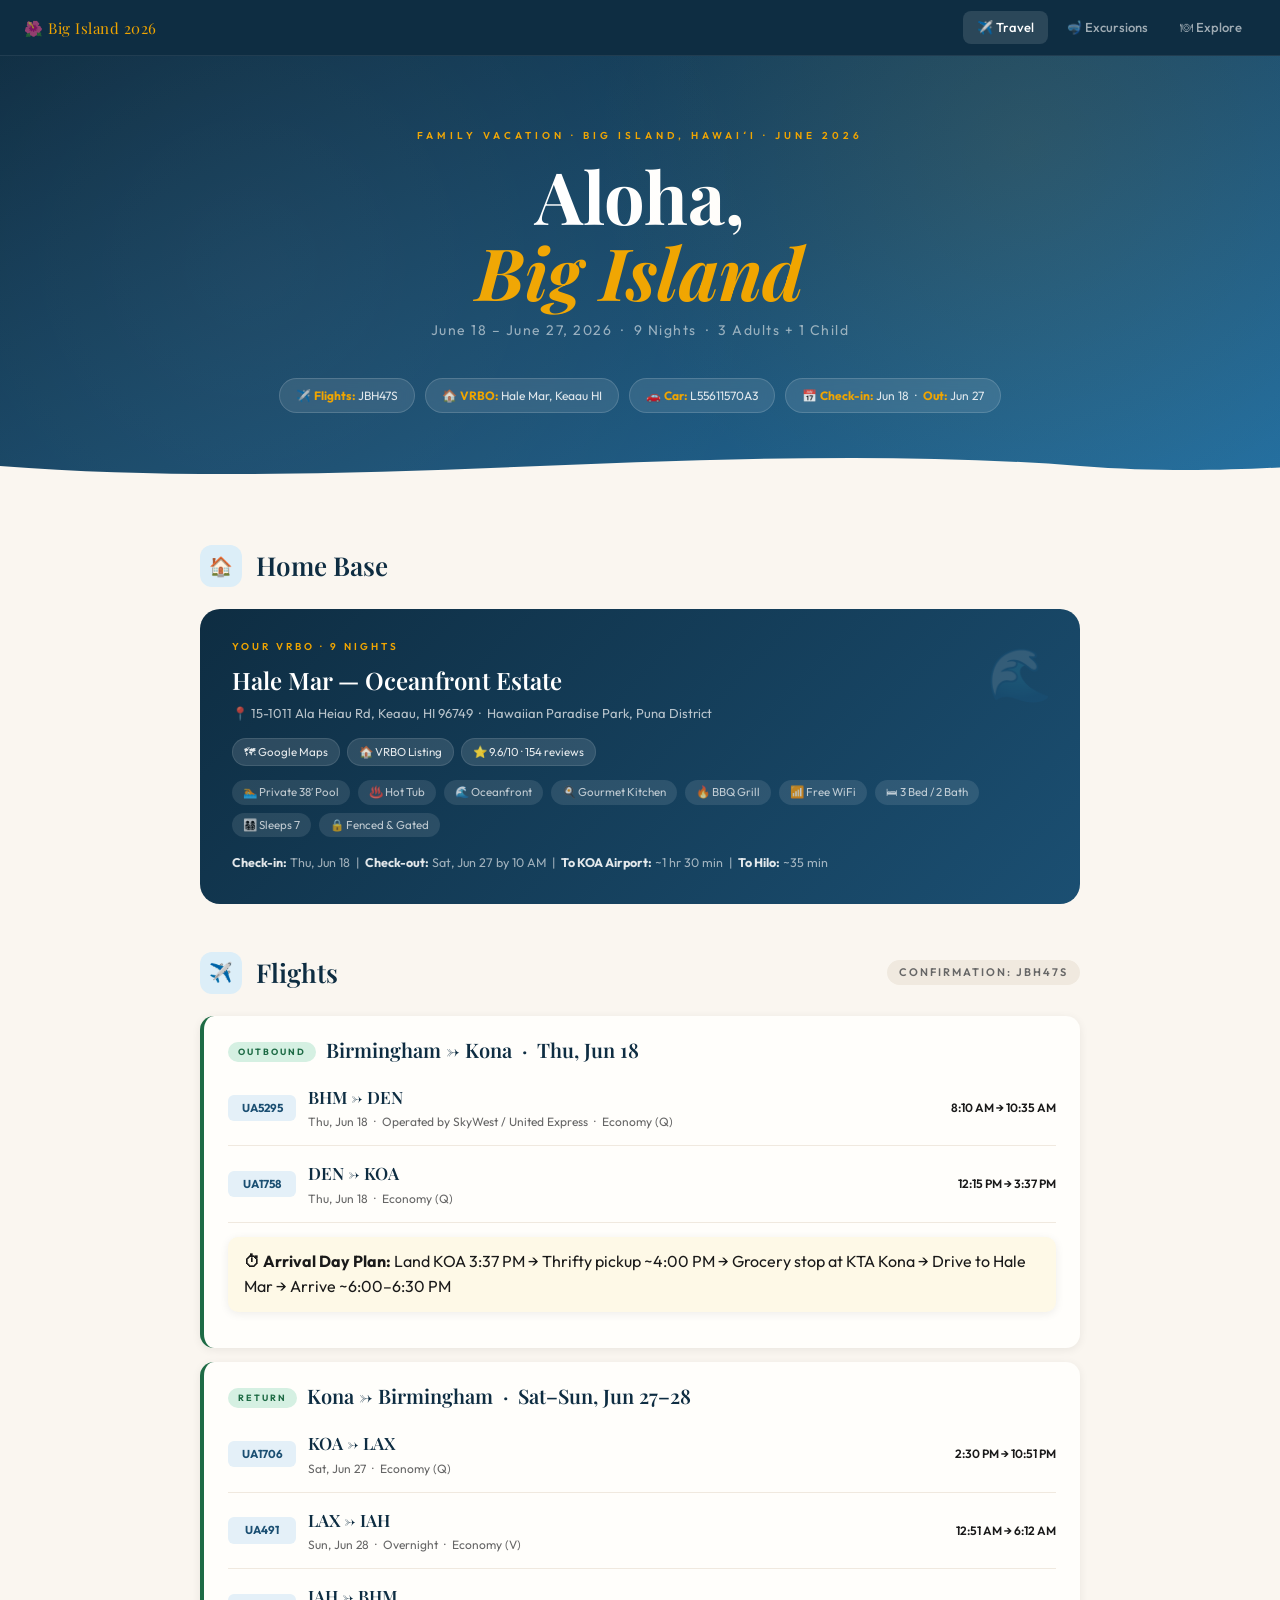
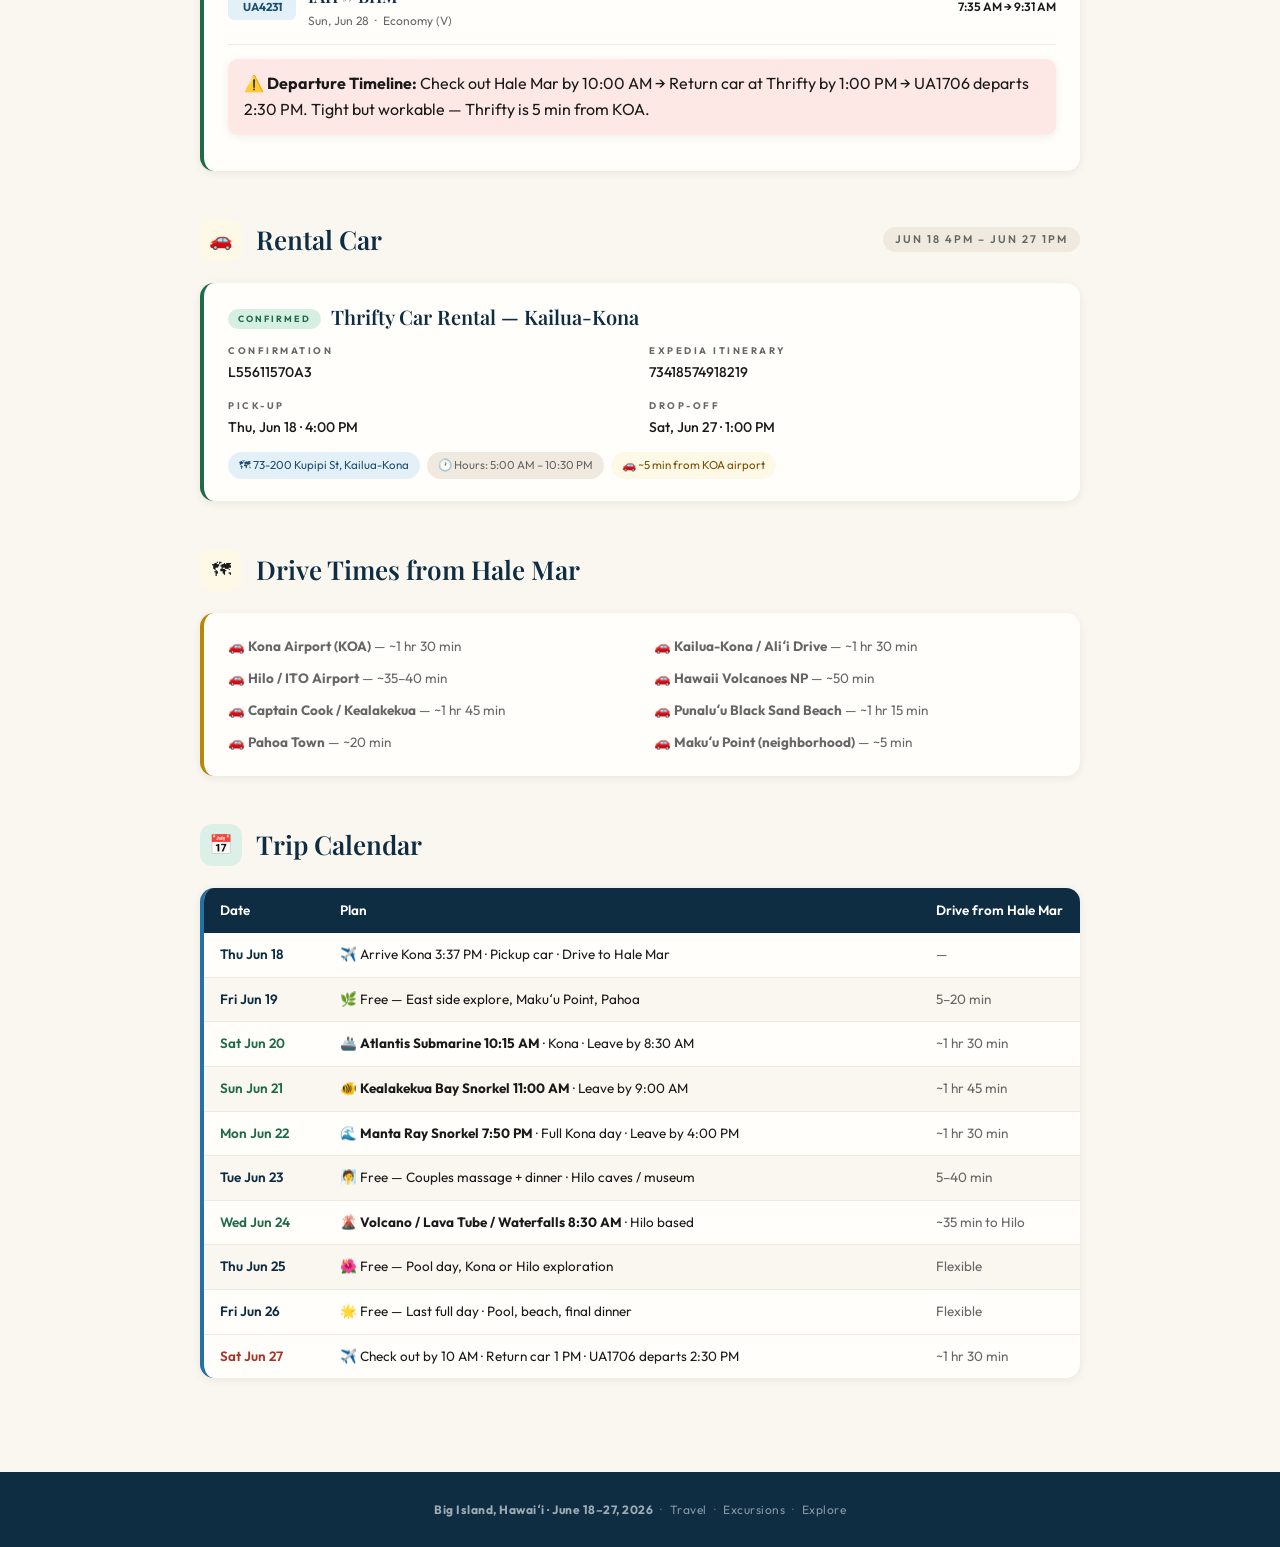
==== index.html @ 04e60bcb "Add files via upload" ====
<!DOCTYPE html>
<html lang="en">
<head>
<meta charset="UTF-8">
<meta name="viewport" content="width=device-width, initial-scale=1.0">
<title>Travel Info — Big Island Hawaii 2026</title>
<link rel="stylesheet" href="shared.css">
</head>
<body>

<nav class="site-nav">
  <div class="nav-brand">🌺 <span>Big Island 2026</span></div>
  <div class="nav-links">
    <a class="nav-link active" href="index.html">✈️ Travel</a>
    <a class="nav-link" href="excursions.html">🤿 Excursions</a>
    <a class="nav-link" href="suggestions.html">🍽 Explore</a>
  </div>
</nav>

<div class="hero">
  <div class="hero-eyebrow">Family Vacation · Big Island, Hawaiʻi · June 2026</div>
  <h1>Aloha,<br><em>Big Island</em></h1>
  <div class="hero-sub">June 18 – June 27, 2026 &nbsp;·&nbsp; 9 Nights &nbsp;·&nbsp; 3 Adults + 1 Child</div>
  <div class="hero-pills">
    <div class="hero-pill">✈️ <strong>Flights:</strong> JBH47S</div>
    <div class="hero-pill">🏠 <strong>VRBO:</strong> Hale Mar, Keaau HI</div>
    <div class="hero-pill">🚗 <strong>Car:</strong> L55611570A3</div>
    <div class="hero-pill">📅 <strong>Check-in:</strong> Jun 18 &nbsp;·&nbsp; <strong>Out:</strong> Jun 27</div>
  </div>
  <svg class="hero-wave" viewBox="0 0 1440 56" preserveAspectRatio="none" xmlns="http://www.w3.org/2000/svg">
    <path d="M0,28 C360,56 720,0 1080,28 C1260,42 1380,14 1440,28 L1440,56 L0,56 Z" fill="#faf6f0"/>
  </svg>
</div>

<div class="page-body">

  <!-- ============ HOME BASE ============ -->
  <div class="section-head fade">
    <div class="section-icon" style="background:#dceef8;">🏠</div>
    <h2>Home Base</h2>
  </div>

  <div class="homebase-card fade">
    <div class="hb-label">Your VRBO · 9 Nights</div>
    <h3>Hale Mar — Oceanfront Estate</h3>
    <div class="hb-addr">📍 15-1011 Ala Heiau Rd, Keaau, HI 96749 &nbsp;·&nbsp; Hawaiian Paradise Park, Puna District</div>
    <div class="chips">
      <a class="chip map" href="https://www.google.com/maps/search/?api=1&query=15-1011+Ala+Heiau+Rd+Keaau+HI+96749" target="_blank">🗺 Google Maps</a>
      <a class="chip book" href="https://www.vrbo.com/3098002" target="_blank">🏠 VRBO Listing</a>
      <span class="chip">⭐ 9.6/10 · 154 reviews</span>
    </div>
    <div class="amenities">
      <span class="amenity">🏊 Private 38′ Pool</span>
      <span class="amenity">♨️ Hot Tub</span>
      <span class="amenity">🌊 Oceanfront</span>
      <span class="amenity">🍳 Gourmet Kitchen</span>
      <span class="amenity">🔥 BBQ Grill</span>
      <span class="amenity">📶 Free WiFi</span>
      <span class="amenity">🛏 3 Bed / 2 Bath</span>
      <span class="amenity">👨‍👩‍👧‍👦 Sleeps 7</span>
      <span class="amenity">🔒 Fenced & Gated</span>
    </div>
    <div class="hb-meta">
      <strong>Check-in:</strong> Thu, Jun 18 &nbsp;|&nbsp;
      <strong>Check-out:</strong> Sat, Jun 27 by 10 AM &nbsp;|&nbsp;
      <strong>To KOA Airport:</strong> ~1 hr 30 min &nbsp;|&nbsp;
      <strong>To Hilo:</strong> ~35 min
    </div>
  </div>

  <!-- ============ OUTBOUND FLIGHTS ============ -->
  <div class="section-head fade">
    <div class="section-icon" style="background:#dceef8;">✈️</div>
    <h2>Flights</h2>
    <span class="section-date">Confirmation: JBH47S</span>
  </div>

  <div class="card confirmed fade">
    <div class="card-top">
      <span class="badge badge-confirmed">Outbound</span>
      <div class="card-title">Birmingham → Kona &nbsp;·&nbsp; Thu, Jun 18</div>
    </div>
    <div class="flight-row">
      <div class="flight-no">UA5295</div>
      <div class="flight-info">
        <div class="flight-route">BHM → DEN</div>
        <div class="flight-detail">Thu, Jun 18 &nbsp;·&nbsp; Operated by SkyWest / United Express &nbsp;·&nbsp; Economy (Q)</div>
      </div>
      <div class="flight-time">8:10 AM → 10:35 AM</div>
    </div>
    <div class="flight-row">
      <div class="flight-no">UA1758</div>
      <div class="flight-info">
        <div class="flight-route">DEN → KOA</div>
        <div class="flight-detail">Thu, Jun 18 &nbsp;·&nbsp; Economy (Q)</div>
      </div>
      <div class="flight-time">12:15 PM → 3:37 PM</div>
    </div>
    <div class="card tip" style="margin-top:14px; border-left:none; border-radius:10px; padding:12px 16px;">
      <strong>⏱ Arrival Day Plan:</strong> Land KOA 3:37 PM → Thrifty pickup ~4:00 PM → Grocery stop at KTA Kona → Drive to Hale Mar → Arrive ~6:00–6:30 PM
    </div>
  </div>

  <div class="card confirmed fade">
    <div class="card-top">
      <span class="badge badge-confirmed">Return</span>
      <div class="card-title">Kona → Birmingham &nbsp;·&nbsp; Sat–Sun, Jun 27–28</div>
    </div>
    <div class="flight-row">
      <div class="flight-no">UA1706</div>
      <div class="flight-info">
        <div class="flight-route">KOA → LAX</div>
        <div class="flight-detail">Sat, Jun 27 &nbsp;·&nbsp; Economy (Q)</div>
      </div>
      <div class="flight-time">2:30 PM → 10:51 PM</div>
    </div>
    <div class="flight-row">
      <div class="flight-no">UA491</div>
      <div class="flight-info">
        <div class="flight-route">LAX → IAH</div>
        <div class="flight-detail">Sun, Jun 28 &nbsp;·&nbsp; Overnight &nbsp;·&nbsp; Economy (V)</div>
      </div>
      <div class="flight-time">12:51 AM → 6:12 AM</div>
    </div>
    <div class="flight-row">
      <div class="flight-no">UA4231</div>
      <div class="flight-info">
        <div class="flight-route">IAH → BHM</div>
        <div class="flight-detail">Sun, Jun 28 &nbsp;·&nbsp; Economy (V)</div>
      </div>
      <div class="flight-time">7:35 AM → 9:31 AM</div>
    </div>
    <div class="card alert" style="margin-top:14px; border-left:none; border-radius:10px; padding:12px 16px; background:#fde8e6;">
      <strong>⚠️ Departure Timeline:</strong> Check out Hale Mar by 10:00 AM → Return car at Thrifty by 1:00 PM → UA1706 departs 2:30 PM. Tight but workable — Thrifty is 5 min from KOA.
    </div>
  </div>

  <!-- ============ RENTAL CAR ============ -->
  <div class="section-head fade">
    <div class="section-icon" style="background:#fef9e7;">🚗</div>
    <h2>Rental Car</h2>
    <span class="section-date">Jun 18 4PM – Jun 27 1PM</span>
  </div>

  <div class="card confirmed fade">
    <div class="card-top">
      <span class="badge badge-confirmed">Confirmed</span>
      <div class="card-title">Thrifty Car Rental — Kailua-Kona</div>
    </div>
    <div class="rental-grid">
      <div class="rental-item"><label>Confirmation</label><p>L55611570A3</p></div>
      <div class="rental-item"><label>Expedia Itinerary</label><p>73418574918219</p></div>
      <div class="rental-item"><label>Pick-Up</label><p>Thu, Jun 18 · 4:00 PM</p></div>
      <div class="rental-item"><label>Drop-Off</label><p>Sat, Jun 27 · 1:00 PM</p></div>
    </div>
    <div class="chips" style="margin-top:14px;">
      <a class="chip map" href="https://www.google.com/maps/search/?api=1&query=73-200+Kupipi+Street+Kailua-Kona+HI+96740" target="_blank">🗺 73-200 Kupipi St, Kailua-Kona</a>
      <span class="chip">🕐 Hours: 5:00 AM – 10:30 PM</span>
      <span class="chip drive">🚗 ~5 min from KOA airport</span>
    </div>
  </div>

  <!-- ============ DRIVE TIMES REFERENCE ============ -->
  <div class="section-head fade">
    <div class="section-icon" style="background:#fef9e7;">🗺</div>
    <h2>Drive Times from Hale Mar</h2>
  </div>

  <div class="card fade" style="border-left-color: var(--gold);">
    <div class="card-body" style="display:grid; grid-template-columns:1fr 1fr; gap:10px 24px;">
      <div>🚗 <strong>Kona Airport (KOA)</strong> — ~1 hr 30 min</div>
      <div>🚗 <strong>Kailua-Kona / Aliʻi Drive</strong> — ~1 hr 30 min</div>
      <div>🚗 <strong>Hilo / ITO Airport</strong> — ~35–40 min</div>
      <div>🚗 <strong>Hawaii Volcanoes NP</strong> — ~50 min</div>
      <div>🚗 <strong>Captain Cook / Kealakekua</strong> — ~1 hr 45 min</div>
      <div>🚗 <strong>Punaluʻu Black Sand Beach</strong> — ~1 hr 15 min</div>
      <div>🚗 <strong>Pahoa Town</strong> — ~20 min</div>
      <div>🚗 <strong>Makuʻu Point (neighborhood)</strong> — ~5 min</div>
    </div>
  </div>

  <!-- ============ TRIP OVERVIEW CALENDAR ============ -->
  <div class="section-head fade">
    <div class="section-icon" style="background:#ddf0e8;">📅</div>
    <h2>Trip Calendar</h2>
  </div>

  <div class="card fade" style="border-left-color:var(--ocean-mid); padding:0; overflow:hidden;">
    <table style="width:100%; border-collapse:collapse; font-size:13.5px;">
      <thead>
        <tr style="background:var(--ocean-deep); color:white;">
          <th style="padding:12px 16px; text-align:left; font-weight:600; width:120px;">Date</th>
          <th style="padding:12px 16px; text-align:left; font-weight:600;">Plan</th>
          <th style="padding:12px 16px; text-align:left; font-weight:600; width:160px;">Drive from Hale Mar</th>
        </tr>
      </thead>
      <tbody>
        <tr style="border-bottom:1px solid var(--sand-mid);">
          <td style="padding:11px 16px; font-weight:600; color:var(--ocean-deep); white-space:nowrap;">Thu Jun 18</td>
          <td style="padding:11px 16px;">✈️ Arrive Kona 3:37 PM · Pickup car · Drive to Hale Mar</td>
          <td style="padding:11px 16px; color:var(--text-muted);">—</td>
        </tr>
        <tr style="border-bottom:1px solid var(--sand-mid); background:var(--sand);">
          <td style="padding:11px 16px; font-weight:600; color:var(--ocean-deep); white-space:nowrap;">Fri Jun 19</td>
          <td style="padding:11px 16px;">🌿 Free — East side explore, Makuʻu Point, Pahoa</td>
          <td style="padding:11px 16px; color:var(--text-muted);">5–20 min</td>
        </tr>
        <tr style="border-bottom:1px solid var(--sand-mid);">
          <td style="padding:11px 16px; font-weight:600; color:var(--palm); white-space:nowrap;">Sat Jun 20</td>
          <td style="padding:11px 16px;">🚢 <strong>Atlantis Submarine 10:15 AM</strong> · Kona · Leave by 8:30 AM</td>
          <td style="padding:11px 16px; color:var(--text-muted);">~1 hr 30 min</td>
        </tr>
        <tr style="border-bottom:1px solid var(--sand-mid); background:var(--sand);">
          <td style="padding:11px 16px; font-weight:600; color:var(--palm); white-space:nowrap;">Sun Jun 21</td>
          <td style="padding:11px 16px;">🐠 <strong>Kealakekua Bay Snorkel 11:00 AM</strong> · Leave by 9:00 AM</td>
          <td style="padding:11px 16px; color:var(--text-muted);">~1 hr 45 min</td>
        </tr>
        <tr style="border-bottom:1px solid var(--sand-mid);">
          <td style="padding:11px 16px; font-weight:600; color:var(--palm); white-space:nowrap;">Mon Jun 22</td>
          <td style="padding:11px 16px;">🌊 <strong>Manta Ray Snorkel 7:50 PM</strong> · Full Kona day · Leave by 4:00 PM</td>
          <td style="padding:11px 16px; color:var(--text-muted);">~1 hr 30 min</td>
        </tr>
        <tr style="border-bottom:1px solid var(--sand-mid); background:var(--sand);">
          <td style="padding:11px 16px; font-weight:600; color:var(--ocean-deep); white-space:nowrap;">Tue Jun 23</td>
          <td style="padding:11px 16px;">🧖 Free — Couples massage + dinner · Hilo caves / museum</td>
          <td style="padding:11px 16px; color:var(--text-muted);">5–40 min</td>
        </tr>
        <tr style="border-bottom:1px solid var(--sand-mid);">
          <td style="padding:11px 16px; font-weight:600; color:var(--palm); white-space:nowrap;">Wed Jun 24</td>
          <td style="padding:11px 16px;">🌋 <strong>Volcano / Lava Tube / Waterfalls 8:30 AM</strong> · Hilo based</td>
          <td style="padding:11px 16px; color:var(--text-muted);">~35 min to Hilo</td>
        </tr>
        <tr style="border-bottom:1px solid var(--sand-mid); background:var(--sand);">
          <td style="padding:11px 16px; font-weight:600; color:var(--ocean-deep); white-space:nowrap;">Thu Jun 25</td>
          <td style="padding:11px 16px;">🌺 Free — Pool day, Kona or Hilo exploration</td>
          <td style="padding:11px 16px; color:var(--text-muted);">Flexible</td>
        </tr>
        <tr style="border-bottom:1px solid var(--sand-mid);">
          <td style="padding:11px 16px; font-weight:600; color:var(--ocean-deep); white-space:nowrap;">Fri Jun 26</td>
          <td style="padding:11px 16px;">🌟 Free — Last full day · Pool, beach, final dinner</td>
          <td style="padding:11px 16px; color:var(--text-muted);">Flexible</td>
        </tr>
        <tr>
          <td style="padding:11px 16px; font-weight:600; color:var(--lava); white-space:nowrap;">Sat Jun 27</td>
          <td style="padding:11px 16px;">✈️ Check out by 10 AM · Return car 1 PM · UA1706 departs 2:30 PM</td>
          <td style="padding:11px 16px; color:var(--text-muted);">~1 hr 30 min</td>
        </tr>
      </tbody>
    </table>
  </div>

</div><!-- /page-body -->

<footer class="site-footer">
  <strong>Big Island, Hawaiʻi · June 18–27, 2026</strong> &nbsp;·&nbsp;
  <a href="index.html">Travel</a> &nbsp;·&nbsp;
  <a href="excursions.html">Excursions</a> &nbsp;·&nbsp;
  <a href="suggestions.html">Explore</a>
</footer>

<script>
  const obs = new IntersectionObserver(e => e.forEach(x => x.isIntersecting && x.target.classList.add('visible')), {threshold:0.08});
  document.querySelectorAll('.fade').forEach(el => obs.observe(el));
</script>
</body>
</html>
---- shared.css ----
/* ================================================
   SHARED STYLES — Hawaii 2026 Trip Site
   ================================================ */
@import url('https://fonts.googleapis.com/css2?family=Playfair+Display:ital,wght@0,400;0,600;0,700;1,400;1,600&family=Outfit:wght@300;400;500;600&display=swap');

:root {
  --ocean:       #1b4f72;
  --ocean-deep:  #0e2d42;
  --ocean-mid:   #2471a3;
  --ocean-light: #aed6f1;
  --sand:        #faf6f0;
  --sand-mid:    #f0e9df;
  --sand-dark:   #ddd0c0;
  --lava:        #a93226;
  --lava-light:  #e74c3c;
  --palm:        #1e6b45;
  --palm-light:  #27ae60;
  --gold:        #b7860b;
  --gold-light:  #f0a500;
  --gold-pale:   #fef9e7;
  --white:       #fffefb;
  --text:        #1a1a1a;
  --text-muted:  #666;
  --radius:      14px;
  --shadow-sm:   0 2px 10px rgba(0,0,0,0.07);
  --shadow-md:   0 6px 24px rgba(0,0,0,0.11);
  --shadow-lg:   0 16px 48px rgba(0,0,0,0.14);
}

*, *::before, *::after { box-sizing: border-box; margin: 0; padding: 0; }

html { scroll-behavior: smooth; }

body {
  font-family: 'Outfit', sans-serif;
  background: var(--sand);
  color: var(--text);
  line-height: 1.6;
  min-height: 100vh;
}

/* ---- NAV ---- */
.site-nav {
  position: sticky; top: 0; z-index: 100;
  background: var(--ocean-deep);
  border-bottom: 1px solid rgba(255,255,255,0.08);
  padding: 0 24px;
  display: flex;
  align-items: center;
  gap: 0;
  height: 56px;
}
.nav-brand {
  font-family: 'Playfair Display', serif;
  font-size: 15px;
  color: rgba(255,255,255,0.6);
  letter-spacing: 0.5px;
  margin-right: auto;
  white-space: nowrap;
}
.nav-brand span { color: var(--gold-light); }
.nav-links { display: flex; gap: 4px; }
.nav-link {
  display: inline-flex; align-items: center; gap: 6px;
  padding: 6px 14px;
  border-radius: 8px;
  font-size: 13px; font-weight: 500;
  color: rgba(255,255,255,0.6);
  text-decoration: none;
  transition: background 0.18s, color 0.18s;
  white-space: nowrap;
}
.nav-link:hover { background: rgba(255,255,255,0.08); color: white; }
.nav-link.active { background: rgba(255,255,255,0.12); color: white; }

/* ---- HERO ---- */
.hero {
  background: linear-gradient(155deg, var(--ocean-deep) 0%, var(--ocean) 55%, var(--ocean-mid) 100%);
  padding: 72px 24px 80px;
  text-align: center;
  position: relative;
  overflow: hidden;
}
.hero::before {
  content: '';
  position: absolute; inset: 0;
  background-image: radial-gradient(circle at 20% 50%, rgba(255,255,255,0.04) 0%, transparent 50%),
                    radial-gradient(circle at 80% 20%, rgba(240,165,0,0.08) 0%, transparent 40%);
}
.hero-wave {
  position: absolute; bottom: -1px; left: 0; right: 0; height: 56px; pointer-events: none;
}
.hero-eyebrow {
  font-size: 10px; font-weight: 600;
  letter-spacing: 4px; text-transform: uppercase;
  color: var(--gold-light); margin-bottom: 14px;
}
.hero h1 {
  font-family: 'Playfair Display', serif;
  font-size: clamp(36px, 6vw, 72px);
  font-weight: 700; line-height: 1.05;
  color: #fff; margin-bottom: 10px;
}
.hero h1 em { font-style: italic; color: var(--gold-light); }
.hero-sub {
  font-size: 14px; color: rgba(255,255,255,0.55);
  letter-spacing: 1.5px; margin-bottom: 36px;
}
.hero-pills {
  display: flex; justify-content: center;
  flex-wrap: wrap; gap: 10px;
}
.hero-pill {
  background: rgba(255,255,255,0.1);
  border: 1px solid rgba(255,255,255,0.15);
  border-radius: 40px; padding: 7px 16px;
  font-size: 12px; color: rgba(255,255,255,0.85);
  backdrop-filter: blur(6px);
}
.hero-pill strong { color: var(--gold-light); }

/* ---- PAGE BODY ---- */
.page-body { max-width: 920px; margin: 0 auto; padding: 52px 20px 80px; }

/* ---- SECTION HEADS ---- */
.section-head {
  display: flex; align-items: center; gap: 14px;
  margin: 48px 0 22px;
}
.section-head:first-child { margin-top: 0; }
.section-icon {
  width: 42px; height: 42px; border-radius: 12px;
  display: flex; align-items: center; justify-content: center;
  font-size: 19px; flex-shrink: 0;
}
.section-head h2 {
  font-family: 'Playfair Display', serif;
  font-size: 26px; font-weight: 600;
  color: var(--ocean-deep);
}
.section-date {
  margin-left: auto; font-size: 11px; font-weight: 600;
  letter-spacing: 2px; text-transform: uppercase;
  color: var(--text-muted); background: var(--sand-mid);
  padding: 4px 12px; border-radius: 20px; white-space: nowrap;
}

/* ---- CARDS ---- */
.card {
  background: var(--white);
  border-radius: var(--radius);
  padding: 22px 24px;
  margin-bottom: 14px;
  box-shadow: var(--shadow-sm);
  border-left: 4px solid transparent;
  transition: box-shadow 0.2s, transform 0.2s;
  position: relative;
}
.card:hover { box-shadow: var(--shadow-md); transform: translateY(-1px); }
.card.confirmed  { border-left-color: var(--palm); }
.card.option     { border-left-color: var(--ocean-mid); }
.card.alert      { border-left-color: var(--lava); }
.card.tip        { border-left-color: var(--gold); background: var(--gold-pale); }
.card.homebase   { border-left-color: var(--ocean-deep); }

.card-top { display: flex; align-items: flex-start; gap: 10px; margin-bottom: 8px; }
.badge {
  font-size: 9px; font-weight: 700; letter-spacing: 2px;
  text-transform: uppercase; padding: 3px 10px; border-radius: 20px;
  flex-shrink: 0; margin-top: 4px;
}
.badge-confirmed { background: #d5f0e2; color: var(--palm); }
.badge-option    { background: #d6eaf8; color: var(--ocean); }
.badge-alert     { background: #fde8e6; color: var(--lava); }
.badge-tip       { background: #fde68a; color: #7a5000; }
.badge-info      { background: var(--sand-mid); color: var(--text-muted); }

.card-title {
  font-family: 'Playfair Display', serif;
  font-size: 20px; font-weight: 600;
  color: var(--ocean-deep); line-height: 1.2;
}
.card-title a {
  color: inherit; text-decoration: none;
  border-bottom: 1px solid transparent;
  transition: border-color 0.2s;
}
.card-title a:hover { border-bottom-color: var(--ocean); }
.card-time {
  font-size: 12px; font-weight: 600;
  color: var(--gold); margin-bottom: 6px; letter-spacing: 0.5px;
}
.card-body { font-size: 13.5px; color: var(--text-muted); line-height: 1.65; }

/* ---- CHIPS ---- */
.chips { display: flex; flex-wrap: wrap; gap: 7px; margin-top: 12px; }
.chip {
  display: inline-flex; align-items: center; gap: 4px;
  font-size: 11.5px; padding: 4px 11px; border-radius: 20px;
  text-decoration: none; transition: background 0.18s, color 0.18s;
  color: var(--text-muted); background: var(--sand-mid);
  white-space: nowrap;
}
.chip:hover { background: var(--sand-dark); color: var(--text); }
.chip.map   { color: var(--ocean); background: #e4f0f8; }
.chip.map:hover { background: #c8e2f2; }
.chip.menu  { color: var(--palm); background: #dff2e9; }
.chip.menu:hover { background: #c3e8d4; }
.chip.book  { color: var(--lava); background: #fde8e6; }
.chip.book:hover { background: #fbd5d2; }
.chip.drive { color: #7a5000; background: var(--gold-pale); }
.chip.warn  { color: var(--lava); background: #fde8e6; font-weight: 600; }
.chip.phone { color: var(--palm); background: #dff2e9; }

/* ---- DIVIDER ---- */
.divider {
  border: none; border-top: 2px dashed var(--sand-dark);
  margin: 44px 0;
}

/* ---- OPTIONS LABEL ---- */
.options-label {
  font-size: 10px; font-weight: 700;
  letter-spacing: 3px; text-transform: uppercase;
  color: var(--ocean); margin: 20px 0 10px;
  display: flex; align-items: center; gap: 10px;
}
.options-label::after {
  content: ''; flex: 1; height: 1px; background: var(--sand-dark);
}

/* ---- FLIGHT ROWS ---- */
.flight-row {
  display: flex; align-items: center; gap: 12px;
  padding: 14px 0; border-bottom: 1px solid var(--sand-mid);
}
.flight-row:last-child { border-bottom: none; padding-bottom: 0; }
.flight-no {
  font-size: 11.5px; font-weight: 700; color: var(--ocean);
  background: #e4f0f8; padding: 4px 10px; border-radius: 6px;
  min-width: 68px; text-align: center; flex-shrink: 0;
}
.flight-info { flex: 1; }
.flight-route {
  font-family: 'Playfair Display', serif;
  font-size: 17px; font-weight: 600; color: var(--ocean-deep);
}
.flight-detail { font-size: 12px; color: var(--text-muted); margin-top: 1px; }
.flight-time { font-size: 12px; font-weight: 600; color: var(--text); text-align: right; flex-shrink: 0; }

/* ---- RENTAL GRID ---- */
.rental-grid {
  display: grid; grid-template-columns: 1fr 1fr; gap: 14px; margin-top: 14px;
}
.rental-item label {
  display: block; font-size: 9.5px; font-weight: 700;
  letter-spacing: 2.5px; text-transform: uppercase;
  color: var(--text-muted); margin-bottom: 3px;
}
.rental-item p { font-size: 14px; font-weight: 500; color: var(--text); }

/* ---- HOMEBASE SPECIAL ---- */
.homebase-card {
  background: linear-gradient(135deg, var(--ocean-deep) 0%, var(--ocean) 100%);
  color: white; border-radius: 20px; padding: 30px 32px;
  margin-bottom: 14px; position: relative; overflow: hidden;
}
.homebase-card::after {
  content: '🌊'; position: absolute;
  right: 28px; top: 24px; font-size: 52px; opacity: 0.12;
}
.homebase-card .hb-label {
  font-size: 10px; font-weight: 600; letter-spacing: 3px;
  text-transform: uppercase; color: var(--gold-light); margin-bottom: 6px;
}
.homebase-card h3 {
  font-family: 'Playfair Display', serif;
  font-size: 24px; font-weight: 600; color: white; margin-bottom: 4px;
}
.homebase-card .hb-addr {
  font-size: 13px; color: rgba(255,255,255,0.7); margin-bottom: 14px;
}
.homebase-card .chips .chip {
  background: rgba(255,255,255,0.12); color: rgba(255,255,255,0.88);
  border: 1px solid rgba(255,255,255,0.1);
}
.homebase-card .chips .chip:hover { background: rgba(255,255,255,0.22); }
.amenities { display: flex; flex-wrap: wrap; gap: 8px; margin-top: 14px; }
.amenity {
  font-size: 11.5px; color: rgba(255,255,255,0.7);
  background: rgba(255,255,255,0.1); padding: 3px 11px; border-radius: 20px;
}
.hb-meta { font-size: 12.5px; color: rgba(255,255,255,0.6); margin-top: 14px; line-height: 1.8; }
.hb-meta strong { color: rgba(255,255,255,0.88); }

/* ---- EXCURSION TIMELINE ---- */
.timeline { position: relative; padding-left: 28px; }
.timeline::before {
  content: ''; position: absolute; left: 8px; top: 6px; bottom: 6px;
  width: 2px; background: var(--sand-dark); border-radius: 2px;
}
.timeline-item { position: relative; margin-bottom: 10px; }
.timeline-item::before {
  content: ''; position: absolute;
  left: -24px; top: 22px;
  width: 10px; height: 10px; border-radius: 50%;
  background: var(--ocean-mid); border: 2px solid var(--white);
  box-shadow: 0 0 0 2px var(--ocean-mid);
}
.timeline-item.confirmed-item::before { background: var(--palm); box-shadow: 0 0 0 2px var(--palm); }

/* ---- RESTAURANT GRID ---- */
.rest-grid { display: grid; grid-template-columns: 1fr 1fr; gap: 14px; }
@media (max-width: 640px) {
  .rest-grid { grid-template-columns: 1fr; }
  .rental-grid { grid-template-columns: 1fr; }
  .nav-brand { display: none; }
  .nav-link { padding: 6px 10px; font-size: 12px; }
  .hero { padding: 52px 16px 68px; }
  .page-body { padding: 36px 16px 60px; }
  .homebase-card { padding: 22px 20px; }
  .card { padding: 18px; }
}

/* ---- SCROLL FADE ---- */
.fade {
  opacity: 0; transform: translateY(18px);
  transition: opacity 0.45s ease, transform 0.45s ease;
}
.fade.visible { opacity: 1; transform: translateY(0); }

/* ---- FOOTER ---- */
.site-footer {
  background: var(--ocean-deep); color: rgba(255,255,255,0.35);
  text-align: center; padding: 28px 20px;
  font-size: 12px; letter-spacing: 0.5px;
}
.site-footer strong { color: rgba(255,255,255,0.6); }
.site-footer a { color: rgba(255,255,255,0.5); text-decoration: none; }
.site-footer a:hover { color: var(--gold-light); }
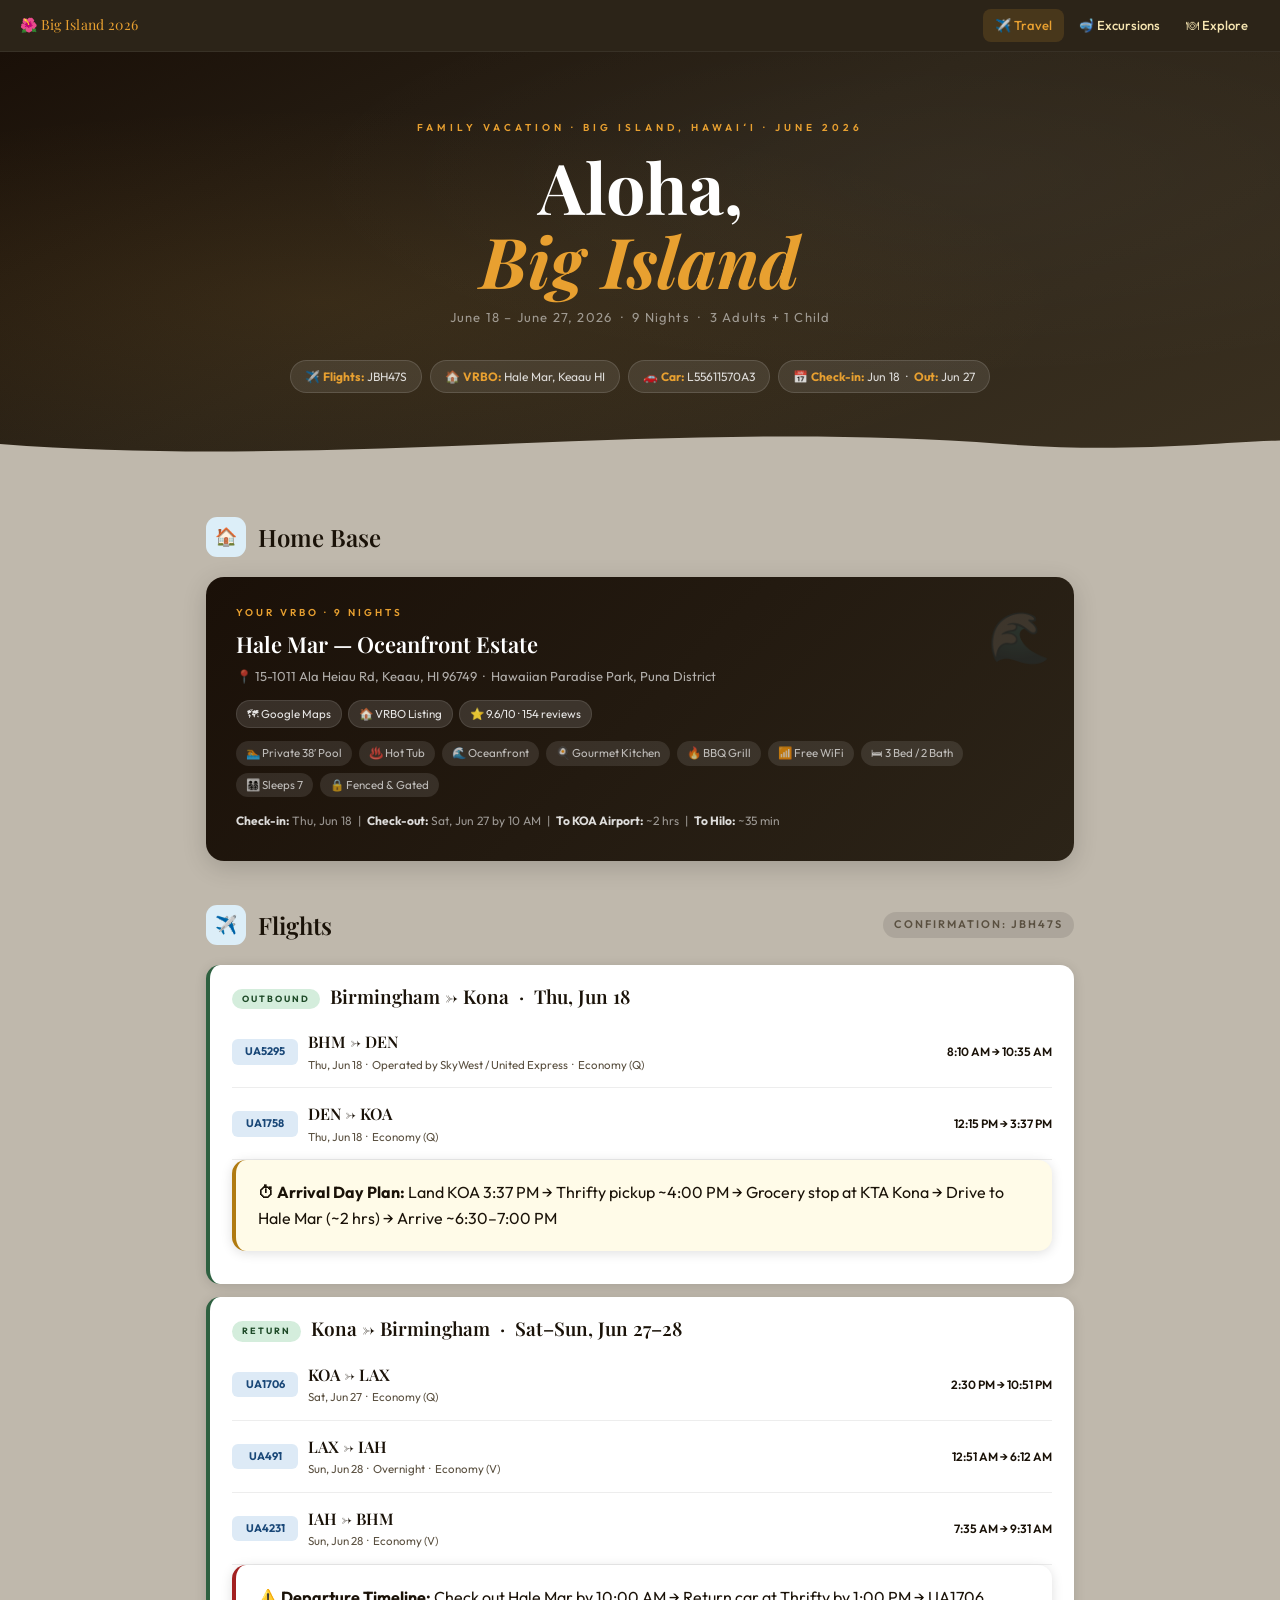
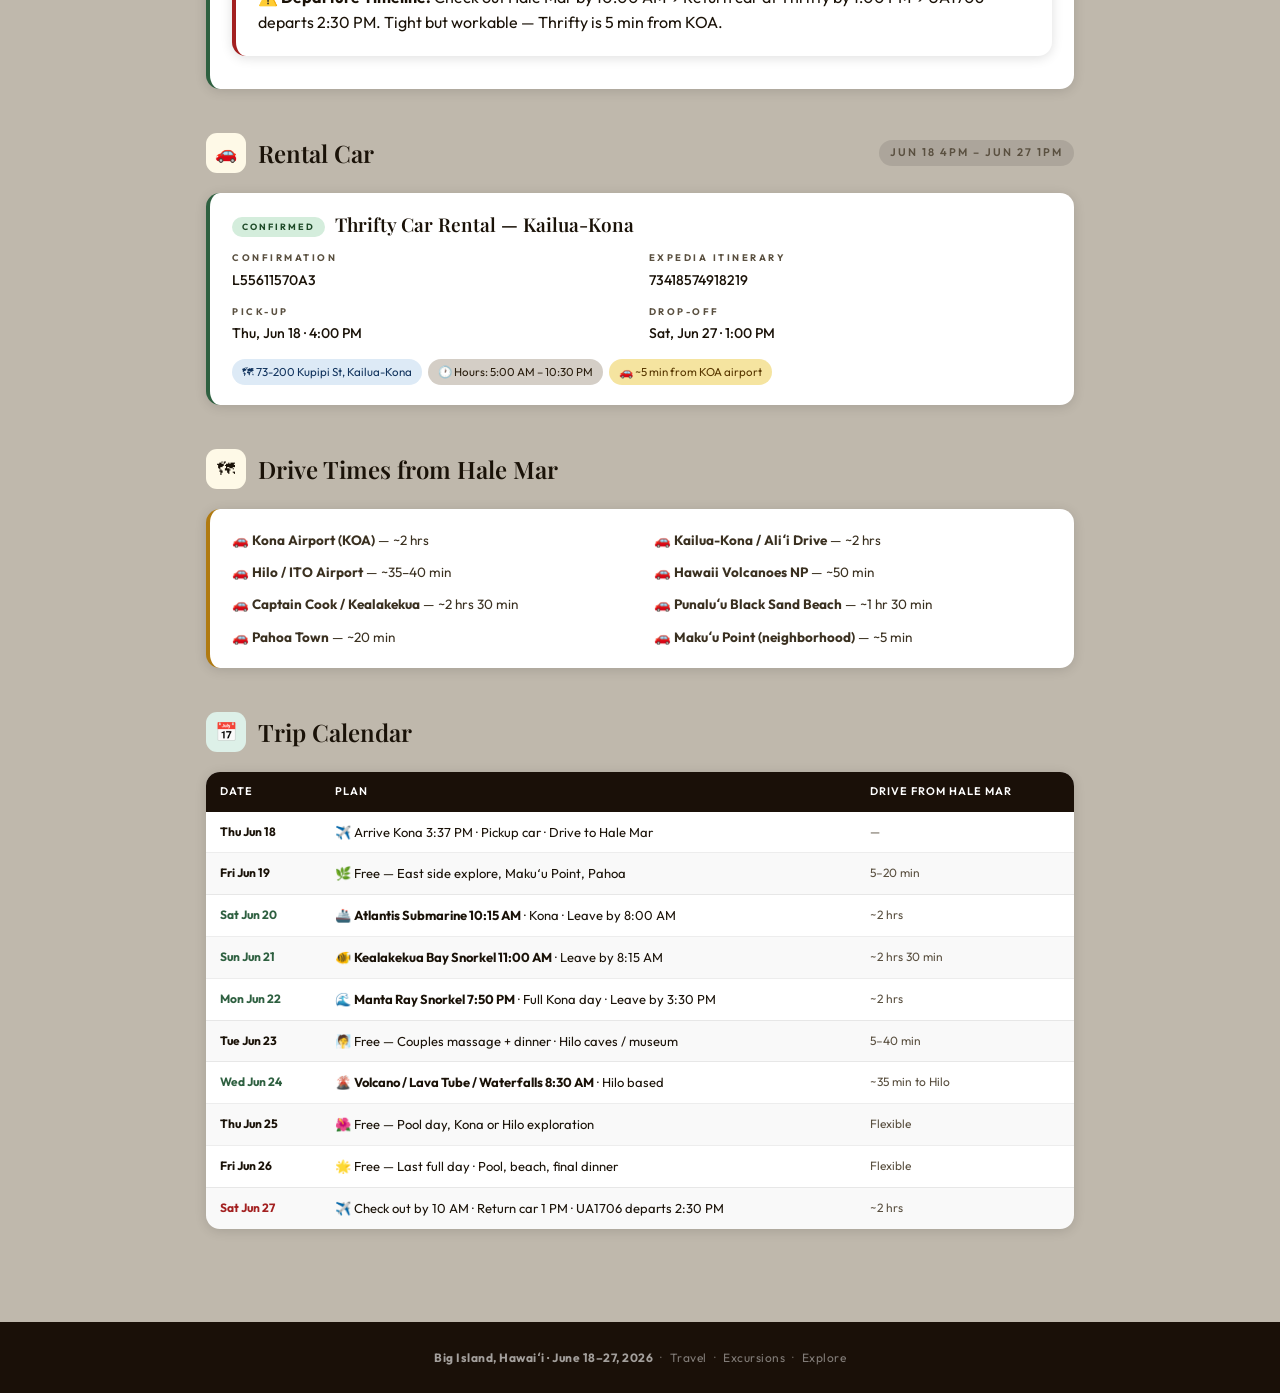
==== commit 41eabb3a: "Add files via upload" ====
--- a/index.html
+++ b/index.html
@@ -28,7 +28,7 @@
     <div class="hero-pill">📅 <strong>Check-in:</strong> Jun 18 &nbsp;·&nbsp; <strong>Out:</strong> Jun 27</div>
   </div>
   <svg class="hero-wave" viewBox="0 0 1440 56" preserveAspectRatio="none" xmlns="http://www.w3.org/2000/svg">
-    <path d="M0,28 C360,56 720,0 1080,28 C1260,42 1380,14 1440,28 L1440,56 L0,56 Z" fill="#faf6f0"/>
+    <path d="M0,28 C360,56 720,0 1080,28 C1260,42 1380,14 1440,28 L1440,56 L0,56 Z" fill="#bfb8ac"/>
   </svg>
 </div>
 
@@ -63,7 +63,7 @@
     <div class="hb-meta">
       <strong>Check-in:</strong> Thu, Jun 18 &nbsp;|&nbsp;
       <strong>Check-out:</strong> Sat, Jun 27 by 10 AM &nbsp;|&nbsp;
-      <strong>To KOA Airport:</strong> ~1 hr 30 min &nbsp;|&nbsp;
+      <strong>To KOA Airport:</strong> ~2 hrs &nbsp;|&nbsp;
       <strong>To Hilo:</strong> ~35 min
     </div>
   </div>
@@ -96,8 +96,8 @@
       </div>
       <div class="flight-time">12:15 PM → 3:37 PM</div>
     </div>
-    <div class="card tip" style="margin-top:14px; border-left:none; border-radius:10px; padding:12px 16px;">
-      <strong>⏱ Arrival Day Plan:</strong> Land KOA 3:37 PM → Thrifty pickup ~4:00 PM → Grocery stop at KTA Kona → Drive to Hale Mar → Arrive ~6:00–6:30 PM
+    <div class="card tip" >
+      <strong>⏱ Arrival Day Plan:</strong> Land KOA 3:37 PM → Thrifty pickup ~4:00 PM → Grocery stop at KTA Kona → Drive to Hale Mar (~2 hrs) → Arrive ~6:30–7:00 PM
     </div>
   </div>
 
@@ -130,7 +130,7 @@
       </div>
       <div class="flight-time">7:35 AM → 9:31 AM</div>
     </div>
-    <div class="card alert" style="margin-top:14px; border-left:none; border-radius:10px; padding:12px 16px; background:#fde8e6;">
+    <div class="card alert" >
       <strong>⚠️ Departure Timeline:</strong> Check out Hale Mar by 10:00 AM → Return car at Thrifty by 1:00 PM → UA1706 departs 2:30 PM. Tight but workable — Thrifty is 5 min from KOA.
     </div>
   </div>
@@ -166,14 +166,14 @@
     <h2>Drive Times from Hale Mar</h2>
   </div>
 
-  <div class="card fade" style="border-left-color: var(--gold);">
+  <div class="card fade" style="border-left-color: #b07a10;">
     <div class="card-body" style="display:grid; grid-template-columns:1fr 1fr; gap:10px 24px;">
-      <div>🚗 <strong>Kona Airport (KOA)</strong> — ~1 hr 30 min</div>
-      <div>🚗 <strong>Kailua-Kona / Aliʻi Drive</strong> — ~1 hr 30 min</div>
+      <div>🚗 <strong>Kona Airport (KOA)</strong> — ~2 hrs</div>
+      <div>🚗 <strong>Kailua-Kona / Aliʻi Drive</strong> — ~2 hrs</div>
       <div>🚗 <strong>Hilo / ITO Airport</strong> — ~35–40 min</div>
       <div>🚗 <strong>Hawaii Volcanoes NP</strong> — ~50 min</div>
-      <div>🚗 <strong>Captain Cook / Kealakekua</strong> — ~1 hr 45 min</div>
-      <div>🚗 <strong>Punaluʻu Black Sand Beach</strong> — ~1 hr 15 min</div>
+      <div>🚗 <strong>Captain Cook / Kealakekua</strong> — ~2 hrs 30 min</div>
+      <div>🚗 <strong>Punaluʻu Black Sand Beach</strong> — ~1 hr 30 min</div>
       <div>🚗 <strong>Pahoa Town</strong> — ~20 min</div>
       <div>🚗 <strong>Makuʻu Point (neighborhood)</strong> — ~5 min</div>
     </div>
@@ -185,65 +185,65 @@
     <h2>Trip Calendar</h2>
   </div>
 
-  <div class="card fade" style="border-left-color:var(--ocean-mid); padding:0; overflow:hidden;">
-    <table style="width:100%; border-collapse:collapse; font-size:13.5px;">
+  <div class="cal-wrap fade">
+    <table class="cal-table">
       <thead>
-        <tr style="background:var(--ocean-deep); color:white;">
-          <th style="padding:12px 16px; text-align:left; font-weight:600; width:120px;">Date</th>
-          <th style="padding:12px 16px; text-align:left; font-weight:600;">Plan</th>
-          <th style="padding:12px 16px; text-align:left; font-weight:600; width:160px;">Drive from Hale Mar</th>
+        <tr>
+          <th>Date</th>
+          <th>Plan</th>
+          <th>Drive from Hale Mar</th>
         </tr>
       </thead>
       <tbody>
-        <tr style="border-bottom:1px solid var(--sand-mid);">
-          <td style="padding:11px 16px; font-weight:600; color:var(--ocean-deep); white-space:nowrap;">Thu Jun 18</td>
-          <td style="padding:11px 16px;">✈️ Arrive Kona 3:37 PM · Pickup car · Drive to Hale Mar</td>
-          <td style="padding:11px 16px; color:var(--text-muted);">—</td>
-        </tr>
-        <tr style="border-bottom:1px solid var(--sand-mid); background:var(--sand);">
-          <td style="padding:11px 16px; font-weight:600; color:var(--ocean-deep); white-space:nowrap;">Fri Jun 19</td>
-          <td style="padding:11px 16px;">🌿 Free — East side explore, Makuʻu Point, Pahoa</td>
-          <td style="padding:11px 16px; color:var(--text-muted);">5–20 min</td>
-        </tr>
-        <tr style="border-bottom:1px solid var(--sand-mid);">
-          <td style="padding:11px 16px; font-weight:600; color:var(--palm); white-space:nowrap;">Sat Jun 20</td>
-          <td style="padding:11px 16px;">🚢 <strong>Atlantis Submarine 10:15 AM</strong> · Kona · Leave by 8:30 AM</td>
-          <td style="padding:11px 16px; color:var(--text-muted);">~1 hr 30 min</td>
-        </tr>
-        <tr style="border-bottom:1px solid var(--sand-mid); background:var(--sand);">
-          <td style="padding:11px 16px; font-weight:600; color:var(--palm); white-space:nowrap;">Sun Jun 21</td>
-          <td style="padding:11px 16px;">🐠 <strong>Kealakekua Bay Snorkel 11:00 AM</strong> · Leave by 9:00 AM</td>
-          <td style="padding:11px 16px; color:var(--text-muted);">~1 hr 45 min</td>
-        </tr>
-        <tr style="border-bottom:1px solid var(--sand-mid);">
-          <td style="padding:11px 16px; font-weight:600; color:var(--palm); white-space:nowrap;">Mon Jun 22</td>
-          <td style="padding:11px 16px;">🌊 <strong>Manta Ray Snorkel 7:50 PM</strong> · Full Kona day · Leave by 4:00 PM</td>
-          <td style="padding:11px 16px; color:var(--text-muted);">~1 hr 30 min</td>
-        </tr>
-        <tr style="border-bottom:1px solid var(--sand-mid); background:var(--sand);">
-          <td style="padding:11px 16px; font-weight:600; color:var(--ocean-deep); white-space:nowrap;">Tue Jun 23</td>
-          <td style="padding:11px 16px;">🧖 Free — Couples massage + dinner · Hilo caves / museum</td>
-          <td style="padding:11px 16px; color:var(--text-muted);">5–40 min</td>
-        </tr>
-        <tr style="border-bottom:1px solid var(--sand-mid);">
-          <td style="padding:11px 16px; font-weight:600; color:var(--palm); white-space:nowrap;">Wed Jun 24</td>
-          <td style="padding:11px 16px;">🌋 <strong>Volcano / Lava Tube / Waterfalls 8:30 AM</strong> · Hilo based</td>
-          <td style="padding:11px 16px; color:var(--text-muted);">~35 min to Hilo</td>
-        </tr>
-        <tr style="border-bottom:1px solid var(--sand-mid); background:var(--sand);">
-          <td style="padding:11px 16px; font-weight:600; color:var(--ocean-deep); white-space:nowrap;">Thu Jun 25</td>
-          <td style="padding:11px 16px;">🌺 Free — Pool day, Kona or Hilo exploration</td>
-          <td style="padding:11px 16px; color:var(--text-muted);">Flexible</td>
-        </tr>
-        <tr style="border-bottom:1px solid var(--sand-mid);">
-          <td style="padding:11px 16px; font-weight:600; color:var(--ocean-deep); white-space:nowrap;">Fri Jun 26</td>
-          <td style="padding:11px 16px;">🌟 Free — Last full day · Pool, beach, final dinner</td>
-          <td style="padding:11px 16px; color:var(--text-muted);">Flexible</td>
-        </tr>
-        <tr>
-          <td style="padding:11px 16px; font-weight:600; color:var(--lava); white-space:nowrap;">Sat Jun 27</td>
-          <td style="padding:11px 16px;">✈️ Check out by 10 AM · Return car 1 PM · UA1706 departs 2:30 PM</td>
-          <td style="padding:11px 16px; color:var(--text-muted);">~1 hr 30 min</td>
+        <tr>
+          <td class="cal-date">Thu Jun 18</td>
+          <td>✈️ Arrive Kona 3:37 PM · Pickup car · Drive to Hale Mar</td>
+          <td class="cal-drive">—</td>
+        </tr>
+        <tr>
+          <td class="cal-date">Fri Jun 19</td>
+          <td>🌿 Free — East side explore, Makuʻu Point, Pahoa</td>
+          <td class="cal-drive">5–20 min</td>
+        </tr>
+        <tr>
+          <td class="cal-date excursion">Sat Jun 20</td>
+          <td>🚢 <strong>Atlantis Submarine 10:15 AM</strong> · Kona · Leave by 8:00 AM</td>
+          <td class="cal-drive">~2 hrs</td>
+        </tr>
+        <tr>
+          <td class="cal-date excursion">Sun Jun 21</td>
+          <td>🐠 <strong>Kealakekua Bay Snorkel 11:00 AM</strong> · Leave by 8:15 AM</td>
+          <td class="cal-drive">~2 hrs 30 min</td>
+        </tr>
+        <tr>
+          <td class="cal-date excursion">Mon Jun 22</td>
+          <td>🌊 <strong>Manta Ray Snorkel 7:50 PM</strong> · Full Kona day · Leave by 3:30 PM</td>
+          <td class="cal-drive">~2 hrs</td>
+        </tr>
+        <tr>
+          <td class="cal-date">Tue Jun 23</td>
+          <td>🧖 Free — Couples massage + dinner · Hilo caves / museum</td>
+          <td class="cal-drive">5–40 min</td>
+        </tr>
+        <tr>
+          <td class="cal-date excursion">Wed Jun 24</td>
+          <td>🌋 <strong>Volcano / Lava Tube / Waterfalls 8:30 AM</strong> · Hilo based</td>
+          <td class="cal-drive">~35 min to Hilo</td>
+        </tr>
+        <tr>
+          <td class="cal-date">Thu Jun 25</td>
+          <td>🌺 Free — Pool day, Kona or Hilo exploration</td>
+          <td class="cal-drive">Flexible</td>
+        </tr>
+        <tr>
+          <td class="cal-date">Fri Jun 26</td>
+          <td>🌟 Free — Last full day · Pool, beach, final dinner</td>
+          <td class="cal-drive">Flexible</td>
+        </tr>
+        <tr>
+          <td class="cal-date depart">Sat Jun 27</td>
+          <td>✈️ Check out by 10 AM · Return car 1 PM · UA1706 departs 2:30 PM</td>
+          <td class="cal-drive">~2 hrs</td>
         </tr>
       </tbody>
     </table>
--- a/shared.css
+++ b/shared.css
@@ -1,340 +1,392 @@
-/* ================================================
-   SHARED STYLES — Hawaii 2026 Trip Site
-   ================================================ */
 @import url('https://fonts.googleapis.com/css2?family=Playfair+Display:ital,wght@0,400;0,600;0,700;1,400;1,600&family=Outfit:wght@300;400;500;600&display=swap');
 
 :root {
-  --ocean:       #1b4f72;
-  --ocean-deep:  #0e2d42;
-  --ocean-mid:   #2471a3;
-  --ocean-light: #aed6f1;
-  --sand:        #faf6f0;
-  --sand-mid:    #f0e9df;
-  --sand-dark:   #ddd0c0;
-  --lava:        #a93226;
-  --lava-light:  #e74c3c;
-  --palm:        #1e6b45;
-  --palm-light:  #27ae60;
-  --gold:        #b7860b;
-  --gold-light:  #f0a500;
-  --gold-pale:   #fef9e7;
-  --white:       #fffefb;
-  --text:        #1a1a1a;
-  --text-muted:  #666;
-  --radius:      14px;
-  --shadow-sm:   0 2px 10px rgba(0,0,0,0.07);
-  --shadow-md:   0 6px 24px rgba(0,0,0,0.11);
-  --shadow-lg:   0 16px 48px rgba(0,0,0,0.14);
+  --nav-bg:        #2c2418;
+  --nav-active-c:  #e8a030;
+  --nav-inactive:  #f5e4b0;
+  --nav-logo:      #e8a030;
+
+  --page-bg:       #bfb8ac;
+  --card-bg:       #ffffff;
+  --card-tip-bg:   #fffbe8;
+
+  --border-c:      rgba(0,0,0,0.10);
+
+  --confirmed:     #2e6040;
+  --option:        #1a4878;
+  --alert:         #a32020;
+  --gold:          #b07a10;
+  --gold-bg:       #f5e4a0;
+  --gold-text:     #583800;
+
+  --text:          #1a1208;
+  --text-muted:    #3a3020;
+  --text-light:    #5a5040;
+
+  --chip-bg:       #d4cec6;
+  --chip-text:     #2a1e0e;
+  --chip-map-bg:   #ddeaf6;
+  --chip-map-text: #12345e;
+  --chip-menu-bg:  #daf0e4;
+  --chip-menu-text:#1a4a28;
+  --chip-book-bg:  #fde8e4;
+  --chip-book-text:#8a1a10;
+  --chip-warn-bg:  #fde8e4;
+  --chip-warn-text:#8a1a10;
+  --chip-drive-bg: #f5e4a0;
+  --chip-drive-text:#583800;
+  --chip-phone-bg: #daf0e4;
+  --chip-phone-text:#1a4a28;
+
+  --radius:        14px;
+  --shadow:        0 2px 12px rgba(0,0,0,0.13);
+  --shadow-md:     0 6px 24px rgba(0,0,0,0.16);
 }
 
 *, *::before, *::after { box-sizing: border-box; margin: 0; padding: 0; }
-
 html { scroll-behavior: smooth; }
 
 body {
   font-family: 'Outfit', sans-serif;
-  background: var(--sand);
+  background: var(--page-bg);
   color: var(--text);
   line-height: 1.6;
   min-height: 100vh;
 }
 
-/* ---- NAV ---- */
+/* ── NAV ── */
 .site-nav {
   position: sticky; top: 0; z-index: 100;
-  background: var(--ocean-deep);
-  border-bottom: 1px solid rgba(255,255,255,0.08);
-  padding: 0 24px;
-  display: flex;
-  align-items: center;
-  gap: 0;
-  height: 56px;
+  background: var(--nav-bg);
+  border-bottom: 1px solid rgba(255,255,255,0.06);
+  padding: 0 20px;
+  display: flex; align-items: center;
+  height: 52px; gap: 4px;
 }
 .nav-brand {
   font-family: 'Playfair Display', serif;
-  font-size: 15px;
-  color: rgba(255,255,255,0.6);
-  letter-spacing: 0.5px;
-  margin-right: auto;
+  font-size: 14px; color: var(--nav-logo);
+  margin-right: auto; white-space: nowrap;
+  letter-spacing: 0.3px;
+}
+.nav-links { display: flex; gap: 2px; }
+.nav-link {
+  display: inline-flex; align-items: center; gap: 5px;
+  padding: 6px 12px; border-radius: 8px;
+  font-size: 13px; font-weight: 500;
+  color: var(--nav-inactive);
+  text-decoration: none;
+  transition: background 0.15s, color 0.15s;
   white-space: nowrap;
 }
-.nav-brand span { color: var(--gold-light); }
-.nav-links { display: flex; gap: 4px; }
-.nav-link {
-  display: inline-flex; align-items: center; gap: 6px;
-  padding: 6px 14px;
-  border-radius: 8px;
-  font-size: 13px; font-weight: 500;
-  color: rgba(255,255,255,0.6);
-  text-decoration: none;
-  transition: background 0.18s, color 0.18s;
-  white-space: nowrap;
-}
-.nav-link:hover { background: rgba(255,255,255,0.08); color: white; }
-.nav-link.active { background: rgba(255,255,255,0.12); color: white; }
-
-/* ---- HERO ---- */
+.nav-link:hover { background: rgba(255,255,255,0.08); color: #fff; }
+.nav-link.active { background: rgba(232,160,48,0.15); color: var(--nav-active-c); }
+
+/* ── HERO ── */
 .hero {
-  background: linear-gradient(155deg, var(--ocean-deep) 0%, var(--ocean) 55%, var(--ocean-mid) 100%);
-  padding: 72px 24px 80px;
+  background: linear-gradient(155deg, #1a1008 0%, #2c2418 45%, #3a3020 100%);
+  padding: 68px 24px 76px;
   text-align: center;
-  position: relative;
-  overflow: hidden;
+  position: relative; overflow: hidden;
 }
 .hero::before {
   content: '';
   position: absolute; inset: 0;
-  background-image: radial-gradient(circle at 20% 50%, rgba(255,255,255,0.04) 0%, transparent 50%),
-                    radial-gradient(circle at 80% 20%, rgba(240,165,0,0.08) 0%, transparent 40%);
+  background: radial-gradient(ellipse at 25% 60%, rgba(232,160,48,0.08) 0%, transparent 55%),
+              radial-gradient(ellipse at 75% 30%, rgba(255,255,255,0.03) 0%, transparent 50%);
 }
 .hero-wave {
-  position: absolute; bottom: -1px; left: 0; right: 0; height: 56px; pointer-events: none;
+  position: absolute; bottom: -1px; left: 0; right: 0;
+  height: 52px; pointer-events: none;
 }
 .hero-eyebrow {
   font-size: 10px; font-weight: 600;
   letter-spacing: 4px; text-transform: uppercase;
-  color: var(--gold-light); margin-bottom: 14px;
+  color: var(--nav-active-c); margin-bottom: 14px;
+  position: relative;
 }
 .hero h1 {
   font-family: 'Playfair Display', serif;
-  font-size: clamp(36px, 6vw, 72px);
+  font-size: clamp(34px, 6vw, 70px);
   font-weight: 700; line-height: 1.05;
   color: #fff; margin-bottom: 10px;
-}
-.hero h1 em { font-style: italic; color: var(--gold-light); }
+  position: relative;
+}
+.hero h1 em { font-style: italic; color: var(--nav-active-c); }
 .hero-sub {
-  font-size: 14px; color: rgba(255,255,255,0.55);
-  letter-spacing: 1.5px; margin-bottom: 36px;
+  font-size: 13px; color: rgba(255,255,255,0.52);
+  letter-spacing: 1.2px; margin-bottom: 32px;
+  position: relative;
 }
 .hero-pills {
   display: flex; justify-content: center;
-  flex-wrap: wrap; gap: 10px;
+  flex-wrap: wrap; gap: 8px;
+  position: relative;
 }
 .hero-pill {
-  background: rgba(255,255,255,0.1);
-  border: 1px solid rgba(255,255,255,0.15);
-  border-radius: 40px; padding: 7px 16px;
-  font-size: 12px; color: rgba(255,255,255,0.85);
-  backdrop-filter: blur(6px);
-}
-.hero-pill strong { color: var(--gold-light); }
-
-/* ---- PAGE BODY ---- */
-.page-body { max-width: 920px; margin: 0 auto; padding: 52px 20px 80px; }
-
-/* ---- SECTION HEADS ---- */
+  background: rgba(255,255,255,0.09);
+  border: 1px solid rgba(255,255,255,0.13);
+  border-radius: 40px; padding: 6px 14px;
+  font-size: 12px; color: rgba(255,255,255,0.82);
+}
+.hero-pill strong { color: var(--nav-active-c); }
+
+/* ── PAGE BODY ── */
+.page-body { max-width: 900px; margin: 0 auto; padding: 48px 16px 80px; }
+
+/* ── SECTION HEADS ── */
 .section-head {
-  display: flex; align-items: center; gap: 14px;
-  margin: 48px 0 22px;
+  display: flex; align-items: center; gap: 12px;
+  margin: 44px 0 20px;
 }
 .section-head:first-child { margin-top: 0; }
 .section-icon {
-  width: 42px; height: 42px; border-radius: 12px;
+  width: 40px; height: 40px; border-radius: 11px;
   display: flex; align-items: center; justify-content: center;
-  font-size: 19px; flex-shrink: 0;
+  font-size: 18px; flex-shrink: 0;
 }
 .section-head h2 {
   font-family: 'Playfair Display', serif;
-  font-size: 26px; font-weight: 600;
-  color: var(--ocean-deep);
+  font-size: 24px; font-weight: 600; color: #1a1208;
 }
 .section-date {
   margin-left: auto; font-size: 11px; font-weight: 600;
   letter-spacing: 2px; text-transform: uppercase;
-  color: var(--text-muted); background: var(--sand-mid);
-  padding: 4px 12px; border-radius: 20px; white-space: nowrap;
-}
-
-/* ---- CARDS ---- */
+  color: var(--text-light); background: rgba(0,0,0,0.10);
+  padding: 4px 11px; border-radius: 20px; white-space: nowrap;
+}
+
+/* ── CARDS ── */
 .card {
-  background: var(--white);
+  background: var(--card-bg);
   border-radius: var(--radius);
-  padding: 22px 24px;
-  margin-bottom: 14px;
-  box-shadow: var(--shadow-sm);
+  padding: 20px 22px;
+  margin-bottom: 13px;
+  box-shadow: var(--shadow);
   border-left: 4px solid transparent;
-  transition: box-shadow 0.2s, transform 0.2s;
-  position: relative;
+  transition: box-shadow 0.18s, transform 0.18s;
 }
 .card:hover { box-shadow: var(--shadow-md); transform: translateY(-1px); }
-.card.confirmed  { border-left-color: var(--palm); }
-.card.option     { border-left-color: var(--ocean-mid); }
-.card.alert      { border-left-color: var(--lava); }
-.card.tip        { border-left-color: var(--gold); background: var(--gold-pale); }
-.card.homebase   { border-left-color: var(--ocean-deep); }
-
-.card-top { display: flex; align-items: flex-start; gap: 10px; margin-bottom: 8px; }
+.card.confirmed { border-left-color: var(--confirmed); }
+.card.option    { border-left-color: var(--option); }
+.card.alert     { border-left-color: var(--alert); }
+.card.tip       { border-left-color: var(--gold); background: var(--card-tip-bg); }
+
+.card-top { display: flex; align-items: flex-start; gap: 10px; margin-bottom: 7px; flex-wrap: wrap; }
+
 .badge {
   font-size: 9px; font-weight: 700; letter-spacing: 2px;
   text-transform: uppercase; padding: 3px 10px; border-radius: 20px;
   flex-shrink: 0; margin-top: 4px;
 }
-.badge-confirmed { background: #d5f0e2; color: var(--palm); }
-.badge-option    { background: #d6eaf8; color: var(--ocean); }
-.badge-alert     { background: #fde8e6; color: var(--lava); }
-.badge-tip       { background: #fde68a; color: #7a5000; }
-.badge-info      { background: var(--sand-mid); color: var(--text-muted); }
+.badge-confirmed { background: #d4eddc; color: #1e4a28; }
+.badge-option    { background: #d4e4f4; color: #12345e; }
+.badge-alert     { background: #fde0de; color: #7a1410; }
+.badge-tip       { background: #f5e4a0; color: #583800; }
+.badge-info      { background: rgba(0,0,0,0.08); color: var(--text-muted); }
 
 .card-title {
   font-family: 'Playfair Display', serif;
-  font-size: 20px; font-weight: 600;
-  color: var(--ocean-deep); line-height: 1.2;
+  font-size: 19px; font-weight: 600;
+  color: #1a1208; line-height: 1.2;
 }
 .card-title a {
   color: inherit; text-decoration: none;
   border-bottom: 1px solid transparent;
-  transition: border-color 0.2s;
-}
-.card-title a:hover { border-bottom-color: var(--ocean); }
+  transition: border-color 0.18s;
+}
+.card-title a:hover { border-bottom-color: var(--option); }
 .card-time {
   font-size: 12px; font-weight: 600;
-  color: var(--gold); margin-bottom: 6px; letter-spacing: 0.5px;
+  color: var(--gold); margin-bottom: 6px;
 }
 .card-body { font-size: 13.5px; color: var(--text-muted); line-height: 1.65; }
 
-/* ---- CHIPS ---- */
-.chips { display: flex; flex-wrap: wrap; gap: 7px; margin-top: 12px; }
+/* ── CHIPS ── */
+.chips { display: flex; flex-wrap: wrap; gap: 6px; margin-top: 11px; }
 .chip {
   display: inline-flex; align-items: center; gap: 4px;
-  font-size: 11.5px; padding: 4px 11px; border-radius: 20px;
-  text-decoration: none; transition: background 0.18s, color 0.18s;
-  color: var(--text-muted); background: var(--sand-mid);
-  white-space: nowrap;
-}
-.chip:hover { background: var(--sand-dark); color: var(--text); }
-.chip.map   { color: var(--ocean); background: #e4f0f8; }
-.chip.map:hover { background: #c8e2f2; }
-.chip.menu  { color: var(--palm); background: #dff2e9; }
-.chip.menu:hover { background: #c3e8d4; }
-.chip.book  { color: var(--lava); background: #fde8e6; }
-.chip.book:hover { background: #fbd5d2; }
-.chip.drive { color: #7a5000; background: var(--gold-pale); }
-.chip.warn  { color: var(--lava); background: #fde8e6; font-weight: 600; }
-.chip.phone { color: var(--palm); background: #dff2e9; }
-
-/* ---- DIVIDER ---- */
-.divider {
-  border: none; border-top: 2px dashed var(--sand-dark);
-  margin: 44px 0;
-}
-
-/* ---- OPTIONS LABEL ---- */
+  font-size: 11.5px; padding: 4px 10px; border-radius: 20px;
+  text-decoration: none; white-space: nowrap;
+  color: var(--chip-text); background: var(--chip-bg);
+  transition: filter 0.15s;
+}
+.chip:hover { filter: brightness(0.93); }
+.chip.map   { color: var(--chip-map-text);  background: var(--chip-map-bg); }
+.chip.menu  { color: var(--chip-menu-text); background: var(--chip-menu-bg); }
+.chip.book  { color: var(--chip-book-text); background: var(--chip-book-bg); }
+.chip.warn  { color: var(--chip-warn-text); background: var(--chip-warn-bg); font-weight: 600; }
+.chip.drive { color: var(--chip-drive-text);background: var(--chip-drive-bg); }
+.chip.phone { color: var(--chip-phone-text);background: var(--chip-phone-bg); }
+
+/* ── DIVIDER ── */
+.divider { border: none; border-top: 2px dashed rgba(0,0,0,0.12); margin: 40px 0; }
+
+/* ── OPTIONS LABEL ── */
 .options-label {
-  font-size: 10px; font-weight: 700;
-  letter-spacing: 3px; text-transform: uppercase;
-  color: var(--ocean); margin: 20px 0 10px;
+  font-size: 10px; font-weight: 700; letter-spacing: 3px;
+  text-transform: uppercase; color: var(--option);
+  margin: 18px 0 10px;
   display: flex; align-items: center; gap: 10px;
 }
-.options-label::after {
-  content: ''; flex: 1; height: 1px; background: var(--sand-dark);
-}
-
-/* ---- FLIGHT ROWS ---- */
+.options-label::after { content:''; flex:1; height:1px; background: rgba(0,0,0,0.12); }
+
+/* ── FLIGHT ROWS ── */
 .flight-row {
-  display: flex; align-items: center; gap: 12px;
-  padding: 14px 0; border-bottom: 1px solid var(--sand-mid);
+  display: flex; align-items: center; gap: 10px;
+  padding: 13px 0; border-bottom: 1px solid rgba(0,0,0,0.07);
+  flex-wrap: wrap;
 }
 .flight-row:last-child { border-bottom: none; padding-bottom: 0; }
 .flight-no {
-  font-size: 11.5px; font-weight: 700; color: var(--ocean);
-  background: #e4f0f8; padding: 4px 10px; border-radius: 6px;
-  min-width: 68px; text-align: center; flex-shrink: 0;
-}
-.flight-info { flex: 1; }
+  font-size: 11px; font-weight: 700; color: var(--option);
+  background: var(--chip-map-bg); padding: 4px 10px;
+  border-radius: 6px; min-width: 66px; text-align: center; flex-shrink: 0;
+}
+.flight-info { flex: 1; min-width: 140px; }
 .flight-route {
   font-family: 'Playfair Display', serif;
-  font-size: 17px; font-weight: 600; color: var(--ocean-deep);
-}
-.flight-detail { font-size: 12px; color: var(--text-muted); margin-top: 1px; }
+  font-size: 16px; font-weight: 600; color: #1a1208;
+}
+.flight-detail { font-size: 11.5px; color: var(--text-light); margin-top: 1px; }
 .flight-time { font-size: 12px; font-weight: 600; color: var(--text); text-align: right; flex-shrink: 0; }
 
-/* ---- RENTAL GRID ---- */
+/* ── RENTAL GRID ── */
 .rental-grid {
-  display: grid; grid-template-columns: 1fr 1fr; gap: 14px; margin-top: 14px;
+  display: grid; grid-template-columns: 1fr 1fr; gap: 13px; margin-top: 13px;
 }
 .rental-item label {
   display: block; font-size: 9.5px; font-weight: 700;
   letter-spacing: 2.5px; text-transform: uppercase;
-  color: var(--text-muted); margin-bottom: 3px;
+  color: var(--text-light); margin-bottom: 3px;
 }
 .rental-item p { font-size: 14px; font-weight: 500; color: var(--text); }
 
-/* ---- HOMEBASE SPECIAL ---- */
+/* ── HOMEBASE CARD ── */
 .homebase-card {
-  background: linear-gradient(135deg, var(--ocean-deep) 0%, var(--ocean) 100%);
-  color: white; border-radius: 20px; padding: 30px 32px;
-  margin-bottom: 14px; position: relative; overflow: hidden;
+  background: linear-gradient(135deg, #1a1008 0%, #2c2418 100%);
+  color: white; border-radius: 18px; padding: 28px 30px;
+  margin-bottom: 13px; position: relative; overflow: hidden;
+  box-shadow: var(--shadow-md);
 }
 .homebase-card::after {
   content: '🌊'; position: absolute;
-  right: 28px; top: 24px; font-size: 52px; opacity: 0.12;
+  right: 24px; top: 20px; font-size: 50px; opacity: 0.10;
 }
 .homebase-card .hb-label {
   font-size: 10px; font-weight: 600; letter-spacing: 3px;
-  text-transform: uppercase; color: var(--gold-light); margin-bottom: 6px;
+  text-transform: uppercase; color: var(--nav-active-c); margin-bottom: 6px;
 }
 .homebase-card h3 {
   font-family: 'Playfair Display', serif;
-  font-size: 24px; font-weight: 600; color: white; margin-bottom: 4px;
-}
-.homebase-card .hb-addr {
-  font-size: 13px; color: rgba(255,255,255,0.7); margin-bottom: 14px;
-}
+  font-size: 22px; font-weight: 600; color: white; margin-bottom: 4px;
+}
+.homebase-card .hb-addr { font-size: 13px; color: rgba(255,255,255,0.65); margin-bottom: 13px; }
 .homebase-card .chips .chip {
   background: rgba(255,255,255,0.12); color: rgba(255,255,255,0.88);
   border: 1px solid rgba(255,255,255,0.1);
 }
-.homebase-card .chips .chip:hover { background: rgba(255,255,255,0.22); }
-.amenities { display: flex; flex-wrap: wrap; gap: 8px; margin-top: 14px; }
+.homebase-card .chips .chip:hover { background: rgba(255,255,255,0.2); }
+.amenities { display: flex; flex-wrap: wrap; gap: 7px; margin-top: 13px; }
 .amenity {
-  font-size: 11.5px; color: rgba(255,255,255,0.7);
-  background: rgba(255,255,255,0.1); padding: 3px 11px; border-radius: 20px;
-}
-.hb-meta { font-size: 12.5px; color: rgba(255,255,255,0.6); margin-top: 14px; line-height: 1.8; }
-.hb-meta strong { color: rgba(255,255,255,0.88); }
-
-/* ---- EXCURSION TIMELINE ---- */
-.timeline { position: relative; padding-left: 28px; }
-.timeline::before {
-  content: ''; position: absolute; left: 8px; top: 6px; bottom: 6px;
-  width: 2px; background: var(--sand-dark); border-radius: 2px;
-}
-.timeline-item { position: relative; margin-bottom: 10px; }
-.timeline-item::before {
-  content: ''; position: absolute;
-  left: -24px; top: 22px;
-  width: 10px; height: 10px; border-radius: 50%;
-  background: var(--ocean-mid); border: 2px solid var(--white);
-  box-shadow: 0 0 0 2px var(--ocean-mid);
-}
-.timeline-item.confirmed-item::before { background: var(--palm); box-shadow: 0 0 0 2px var(--palm); }
-
-/* ---- RESTAURANT GRID ---- */
-.rest-grid { display: grid; grid-template-columns: 1fr 1fr; gap: 14px; }
+  font-size: 11.5px; color: rgba(255,255,255,0.68);
+  background: rgba(255,255,255,0.10); padding: 3px 10px; border-radius: 20px;
+}
+.hb-meta { font-size: 12px; color: rgba(255,255,255,0.55); margin-top: 13px; line-height: 1.9; }
+.hb-meta strong { color: rgba(255,255,255,0.85); }
+
+/* ── AREA TAG ── */
+.area-tag {
+  display: inline-block; font-size: 9.5px; font-weight: 700;
+  letter-spacing: 2px; text-transform: uppercase; padding: 2px 9px;
+  border-radius: 20px; margin-left: 8px; vertical-align: middle;
+  background: rgba(0,0,0,0.10); color: var(--text-light);
+}
+.rest-note {
+  font-size: 12px; color: var(--chip-warn-text); font-weight: 600;
+  background: var(--chip-warn-bg); padding: 6px 12px;
+  border-radius: 8px; display: inline-block; margin-top: 8px;
+}
+
+/* ── CALENDAR TABLE ── */
+.cal-wrap { background: var(--card-bg); border-radius: var(--radius); box-shadow: var(--shadow); overflow: hidden; margin-bottom: 13px; }
+.cal-table { width: 100%; border-collapse: collapse; font-size: 13px; }
+.cal-table thead tr { background: #1a1008; color: white; }
+.cal-table th { padding: 11px 14px; text-align: left; font-weight: 600; font-size: 11px; letter-spacing: 1px; text-transform: uppercase; }
+.cal-table td { padding: 10px 14px; border-bottom: 1px solid rgba(0,0,0,0.07); vertical-align: top; }
+.cal-table tr:last-child td { border-bottom: none; }
+.cal-table tr:nth-child(even) td { background: rgba(0,0,0,0.025); }
+.cal-date { font-weight: 700; color: #1a1208; white-space: nowrap; font-size: 12px; }
+.cal-date.excursion { color: var(--confirmed); }
+.cal-date.depart { color: var(--alert); }
+.cal-drive { color: var(--text-light); font-size: 12px; }
+
+/* ── SCROLL FADE ── */
+.fade { opacity: 0; transform: translateY(16px); transition: opacity 0.42s ease, transform 0.42s ease; }
+.fade.visible { opacity: 1; transform: translateY(0); }
+
+/* ── FOOTER ── */
+.site-footer {
+  background: #1a1008; color: rgba(255,255,255,0.35);
+  text-align: center; padding: 26px 20px;
+  font-size: 12px; letter-spacing: 0.5px;
+}
+.site-footer strong { color: rgba(255,255,255,0.6); }
+.site-footer a { color: rgba(255,255,255,0.45); text-decoration: none; }
+.site-footer a:hover { color: var(--nav-active-c); }
+
+/* ══════════════════════════════════════
+   MOBILE — everything ≤ 640px
+══════════════════════════════════════ */
 @media (max-width: 640px) {
-  .rest-grid { grid-template-columns: 1fr; }
-  .rental-grid { grid-template-columns: 1fr; }
+  /* Nav — hide brand text, shrink links */
   .nav-brand { display: none; }
-  .nav-link { padding: 6px 10px; font-size: 12px; }
-  .hero { padding: 52px 16px 68px; }
-  .page-body { padding: 36px 16px 60px; }
-  .homebase-card { padding: 22px 20px; }
-  .card { padding: 18px; }
-}
-
-/* ---- SCROLL FADE ---- */
-.fade {
-  opacity: 0; transform: translateY(18px);
-  transition: opacity 0.45s ease, transform 0.45s ease;
-}
-.fade.visible { opacity: 1; transform: translateY(0); }
-
-/* ---- FOOTER ---- */
-.site-footer {
-  background: var(--ocean-deep); color: rgba(255,255,255,0.35);
-  text-align: center; padding: 28px 20px;
-  font-size: 12px; letter-spacing: 0.5px;
-}
-.site-footer strong { color: rgba(255,255,255,0.6); }
-.site-footer a { color: rgba(255,255,255,0.5); text-decoration: none; }
-.site-footer a:hover { color: var(--gold-light); }
+  .site-nav { padding: 0 10px; justify-content: center; }
+  .nav-link { padding: 6px 10px; font-size: 12px; gap: 4px; }
+
+  /* Hero */
+  .hero { padding: 48px 16px 60px; }
+  .hero-pills { gap: 6px; }
+  .hero-pill { font-size: 11px; padding: 5px 11px; }
+
+  /* Page body */
+  .page-body { padding: 28px 12px 60px; }
+
+  /* Section heads — wrap date badge */
+  .section-head { flex-wrap: wrap; gap: 8px; }
+  .section-date { margin-left: 0; }
+
+  /* Cards */
+  .card { padding: 16px; }
+  .card-title { font-size: 17px; }
+  .card-top { gap: 7px; }
+
+  /* Chips — allow wrapping on small screens */
+  .chips { gap: 5px; }
+  .chip { font-size: 11px; padding: 3px 9px; }
+
+  /* Homebase card */
+  .homebase-card { padding: 20px 18px; }
+  .homebase-card h3 { font-size: 19px; }
+  .homebase-card::after { display: none; }
+
+  /* Rental grid — single column */
+  .rental-grid { grid-template-columns: 1fr; gap: 10px; }
+
+  /* Flight rows — let time wrap below route */
+  .flight-row { gap: 8px; }
+  .flight-time { text-align: left; width: 100%; margin-top: 2px; font-size: 11.5px; }
+
+  /* Calendar — scrollable wrapper, tighter text */
+  .cal-wrap { overflow-x: auto; -webkit-overflow-scrolling: touch; }
+  .cal-table { min-width: 480px; font-size: 12px; }
+  .cal-table th, .cal-table td { padding: 9px 10px; }
+
+  /* Options label */
+  .options-label { font-size: 9px; letter-spacing: 2px; }
+}
+
+@media (max-width: 400px) {
+  .nav-link { padding: 5px 7px; font-size: 11px; }
+  .hero h1 { font-size: 30px; }
+}
